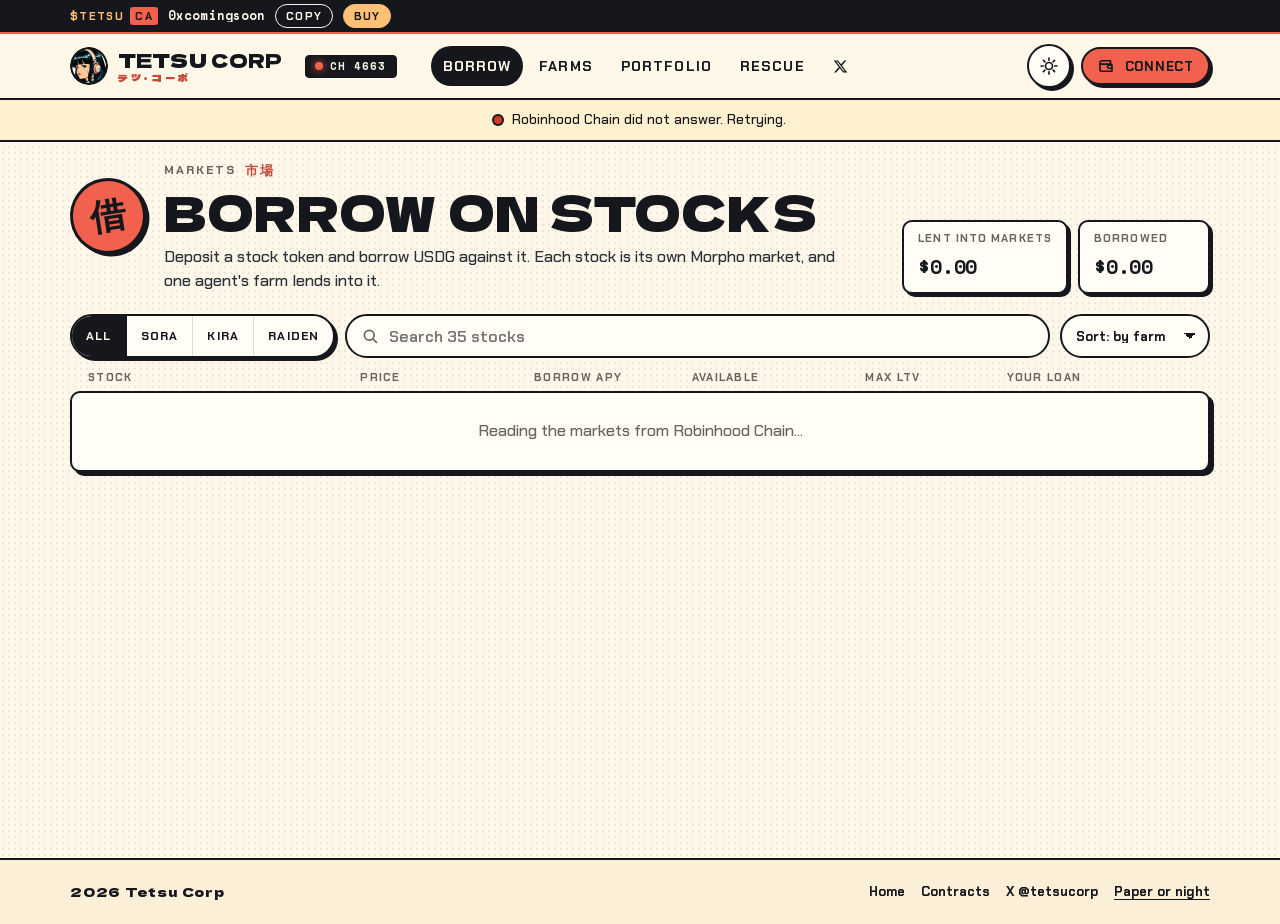
==== app.html @ d9bf8348 "sdfsdf" ====
<!doctype html>
<html lang="en" data-theme="paper">
<head>
<meta charset="utf-8">
<meta name="viewport" content="width=device-width, initial-scale=1, viewport-fit=cover">
<title>App | Tetsu Corp</title>
<meta name="description" content="Borrow USDG against Robinhood stock tokens, lend USDG through agent farms, and close unhealthy loans. On Robinhood Chain.">
<meta name="theme-color" content="#fff8ea" media="(prefers-color-scheme: light)">
<meta name="theme-color" content="#141821" media="(prefers-color-scheme: dark)">
<link rel="canonical" href="https://tetsucorp.si/app">
<meta property="og:type" content="website">
<meta property="og:site_name" content="Tetsu Corp">
<meta property="og:title" content="Tetsu Corp app: borrow on stocks, farm with agents">
<meta property="og:description" content="Borrow USDG against 35 Robinhood stock tokens, or lend USDG to a farm an on-chain agent runs. Connect a wallet on Robinhood Chain.">
<meta property="og:url" content="https://tetsucorp.si/app">
<meta property="og:image" content="https://tetsucorp.si/og-app.jpg">
<meta property="og:image:type" content="image/jpeg">
<meta property="og:image:width" content="1200">
<meta property="og:image:height" content="630">
<meta property="og:image:alt" content="The three Tetsu Corp agents on a night stage: SORA-01, KIRA-02 and RAIDEN-03. Borrow on 35 stock tokens, farm with three agents.">
<meta name="twitter:card" content="summary_large_image">
<meta name="twitter:site" content="@tetsucorp">
<meta name="twitter:title" content="Tetsu Corp app: borrow on stocks, farm with agents">
<meta name="twitter:description" content="Borrow USDG against 35 Robinhood stock tokens, or lend USDG to a farm an on-chain agent runs. Connect a wallet on Robinhood Chain.">
<meta name="twitter:image" content="https://tetsucorp.si/og-app.jpg">
<meta name="twitter:image:alt" content="The three Tetsu Corp agents on a night stage: SORA-01, KIRA-02 and RAIDEN-03. Borrow on 35 stock tokens, farm with three agents.">
<link rel="icon" href="/favicon.ico" sizes="any">
<link rel="icon" href="/favicon-32.png" type="image/png" sizes="32x32">
<link rel="apple-touch-icon" href="/apple-touch-icon.png">
<link rel="manifest" href="/site.webmanifest">
<link rel="preload" href="/fonts/DelaGothicOne-latin.woff2" as="font" type="font/woff2" crossorigin>
<link rel="preload" href="/fonts/ChakraPetch-500.woff2" as="font" type="font/woff2" crossorigin>
<link rel="stylesheet" href="/fonts/fonts.css">
<link rel="stylesheet" href="/css/site.css">
<link rel="stylesheet" href="/css/app.css">
<script src="/js/theme.js"></script>
<script src="/vendor/ethers-6.13.4.umd.min.js" defer></script>
<script type="module" src="/js/app/main.js"></script>
</head>
<body class="app">
<a class="skip" href="#view">Skip to content</a>

<header class="nav">
  <div class="ca-bar">
    <div class="wrap ca-in">
      <span class="ca-tag">$TETSU <b>CA</b></span>
      <button class="ca-addr" type="button" data-copy-ca translate="no" aria-label="Copy the $TETSU contract address 0xcomingsoon">0xcomingsoon</button>
      <button class="ca-btn" type="button" data-copy-ca>Copy</button>
      <a class="ca-btn ca-buy" href="https://ponsfamily.com/launchpad/0xcomingsoon" rel="noopener" target="_blank">Buy</a>
    </div>
  </div>
  <div class="wrap nav-in">
    <a class="brand" href="/" aria-label="Tetsu Corp home">
      <img src="/img/brand/logo-64.png" width="38" height="38" alt="">
      <span class="brand-txt"><span class="brand-word">TETSU CORP</span><span class="brand-kana">テツ・コーポ</span></span>
    </a>
    <span class="ch-chip" aria-hidden="true"><span class="rec"></span>CH 4663</span>
    <nav class="nav-links" aria-label="App">
      <a href="#/markets" data-tab-link="markets">Borrow</a>
      <a href="#/farms" data-tab-link="farms">Farms</a>
      <a href="#/portfolio" data-tab-link="portfolio">Portfolio</a>
      <a href="#/liquidate" data-tab-link="liquidate">Rescue</a>
      <a class="x-link" href="https://x.com/tetsucorp" rel="noopener" target="_blank"><svg viewBox="0 0 24 24" aria-hidden="true"><path fill="currentColor" d="M18.244 2.25h3.308l-7.227 8.26 8.502 11.24H16.17l-5.214-6.817L4.99 21.75H1.68l7.73-8.835L1.254 2.25H8.08l4.713 6.231zm-1.161 17.52h1.833L7.084 4.126H5.117z"/></svg><span class="sr">Tetsu Corp on X</span></a>
    </nav>
    <div class="nav-act">
      <button class="icon-btn theme-btn" type="button" data-theme-toggle aria-label="Switch between paper and night city">
        <svg class="sun" viewBox="0 0 24 24" aria-hidden="true"><circle cx="12" cy="12" r="4.2" fill="none" stroke="currentColor" stroke-width="2"/><path d="M12 2.5v2.6M12 18.9v2.6M2.5 12h2.6M18.9 12h2.6M5.3 5.3l1.8 1.8M16.9 16.9l1.8 1.8M5.3 18.7l1.8-1.8M16.9 7.1l1.8-1.8" stroke="currentColor" stroke-width="2" stroke-linecap="round"/></svg>
        <svg class="moon" viewBox="0 0 24 24" aria-hidden="true"><path d="M20 14.6A8.2 8.2 0 0 1 9.4 4a8.2 8.2 0 1 0 10.6 10.6z" fill="none" stroke="currentColor" stroke-width="2" stroke-linejoin="round"/></svg>
      </button>
      <div class="wallet-slot" data-wallet><button class="btn coral small" type="button" data-connect><span>Connect</span></button></div>
    </div>
  </div>
</header>
<div class="banner" data-banner hidden></div>

<main id="view" class="wrap app-main" tabindex="-1">
  <div class="empty panel boot">Loading the cockpit...</div>
</main>

<footer class="app-foot">
  <div class="wrap">
    <span class="app-foot-b">2026 Tetsu Corp</span>
    <span class="app-foot-l"><a href="/">Home</a><a href="/contracts.json">Contracts</a><a href="https://x.com/tetsucorp" rel="noopener" target="_blank">X @tetsucorp</a><button class="theme-link" type="button" data-theme-toggle>Paper or night</button></span>
  </div>
</footer>

<nav class="tabbar" aria-label="App sections">
  <a href="#/markets" data-tab-link="markets"><svg viewBox="0 0 24 24" aria-hidden="true"><path d="M4 19V9M10 19V5M16 19v-7M22 19H2" fill="none" stroke="currentColor" stroke-width="2.2" stroke-linecap="round"/></svg><span>Borrow</span></a>
  <a href="#/farms" data-tab-link="farms"><svg viewBox="0 0 24 24" aria-hidden="true"><circle cx="12" cy="12" r="3.2" fill="none" stroke="currentColor" stroke-width="2.2"/><path d="M12 2.8v3M12 18.2v3M2.8 12h3M18.2 12h3M5.5 5.5l2.1 2.1M16.4 16.4l2.1 2.1M5.5 18.5l2.1-2.1M16.4 7.6l2.1-2.1" fill="none" stroke="currentColor" stroke-width="2.2" stroke-linecap="round"/></svg><span>Farms</span></a>
  <a href="#/portfolio" data-tab-link="portfolio"><svg viewBox="0 0 24 24" aria-hidden="true"><circle cx="12" cy="8.5" r="3.8" fill="none" stroke="currentColor" stroke-width="2.2"/><path d="M4.5 20a7.5 7.5 0 0 1 15 0" fill="none" stroke="currentColor" stroke-width="2.2" stroke-linecap="round"/></svg><span>Portfolio</span></a>
  <a href="#/liquidate" data-tab-link="liquidate"><svg viewBox="0 0 24 24" aria-hidden="true"><path d="M12 3l8 3v6c0 4.6-3.4 8.2-8 9-4.6-.8-8-4.4-8-9V6z" fill="none" stroke="currentColor" stroke-width="2.2" stroke-linejoin="round"/><path d="M12 8v5M12 16.2v.1" stroke="currentColor" stroke-width="2.2" stroke-linecap="round"/></svg><span>Rescue</span></a>
</nav>
<div class="toast-host" data-toasts aria-live="polite"></div>
</body>
</html>
---- fonts/fonts.css ----
/* generated by tools/fonts.mjs */
@font-face{font-family:'Chakra Petch';font-style:normal;font-weight:400;font-display:swap;src:url(/fonts/ChakraPetch-400.woff2) format('woff2')}
@font-face{font-family:'Chakra Petch';font-style:normal;font-weight:500;font-display:swap;src:url(/fonts/ChakraPetch-500.woff2) format('woff2')}
@font-face{font-family:'Chakra Petch';font-style:normal;font-weight:600;font-display:swap;src:url(/fonts/ChakraPetch-600.woff2) format('woff2')}
@font-face{font-family:'Chakra Petch';font-style:normal;font-weight:700;font-display:swap;src:url(/fonts/ChakraPetch-700.woff2) format('woff2')}
@font-face{font-family:'Chakra Petch';font-style:italic;font-weight:600;font-display:swap;src:url(/fonts/ChakraPetch-600i.woff2) format('woff2')}
@font-face{font-family:'Space Mono';font-style:normal;font-weight:400;font-display:swap;src:url(/fonts/SpaceMono-400.woff2) format('woff2')}
@font-face{font-family:'Space Mono';font-style:normal;font-weight:700;font-display:swap;src:url(/fonts/SpaceMono-700.woff2) format('woff2')}
@font-face{font-family:'Dela Gothic One';font-style:normal;font-weight:400;font-display:swap;src:url(/fonts/DelaGothicOne-latin.woff2) format('woff2')}
@font-face{font-family:'Dela Gothic One';font-style:normal;font-weight:400;font-display:swap;src:url(/fonts/DelaGothicOne-jp.woff2?v=dc17be7c0e) format('woff2');unicode-range:U+3000-30FF,U+3400-4DBF,U+4E00-9FFF,U+FF00-FFEF}
---- css/site.css ----
/*
 * Tetsu Corp: the shared look (every page).
 * Cream paper, ink outlines, the coral and cream stripes of Tetsu's headphones, the sunset over the city.
 * Night city is the dark theme: html[data-theme="night"], set by js/theme.js from the visitor's choice or their system.
 */

:root {
  --paper: #fff8ea;
  --paper-2: #fbefd8;
  --paper-3: #f3e2c4;
  --card: #fffdf6;
  --ink: #15171c;
  --ink-2: #2b2f39;
  --muted: #6a625c;
  --line: #15171c;
  --line-soft: rgba(21, 23, 28, 0.14);
  --shadow: #15171c;
  --coral: #f2614d;
  --coral-deep: #c8483a;
  --coral-soft: #fdd9cf;
  --sun: #fec074;
  --sun-soft: #fff0cf;
  --peach: #fdc497;
  --lav: #be92ad;
  --violet: #534570;
  --navy: #1c2533;
  --night: #141821;
  --teal: #2f8f83;
  --teal-soft: #d5eee9;
  --danger: #d23a2c;
  --warn: #c98a12;
  --ok: #2f8f83;
  --on-coral: #15171c;
  --on-ink: #fff8ea;
  --dot: rgba(21, 23, 28, 0.07);
  --sunset: linear-gradient(180deg, #be92ad 0%, #f99f7f 42%, #fec074 74%, #fcebb4 100%);
  --sunset-x: linear-gradient(90deg, #534570 0%, #be92ad 28%, #f99f7f 58%, #fec074 86%, #fcebb4 100%);
  --radius: 10px;
  --radius-s: 6px;
  --cel: 4px 4px 0 var(--shadow);
  --cel-s: 3px 3px 0 var(--shadow);
  --wrap: 1180px;
  --gutter: 20px;
  --nav-h: 64px;
  --ca-h: 34px; /* the $TETSU contract address bar on top of the header */
  --head-h: calc(var(--nav-h) + var(--ca-h));
  --font-ui: 'Chakra Petch', 'Avenir Next', 'Segoe UI', system-ui, sans-serif;
  --font-display: 'Dela Gothic One', 'Arial Black', 'Hiragino Kaku Gothic StdN', sans-serif;
  --font-num: 'Space Mono', ui-monospace, 'SF Mono', Menlo, monospace;
  --font-jp: 'Hiragino Kaku Gothic ProN', 'Hiragino Sans', 'Noto Sans JP', 'Noto Sans CJK JP', 'Yu Gothic', 'Meiryo', sans-serif;
  color-scheme: light;
}

html[data-theme='night'] {
  --paper: #141821;
  --paper-2: #1a2030;
  --paper-3: #232b3d;
  --card: #1c2433;
  --ink: #f6ecdc;
  --ink-2: #d9cdbb;
  --muted: #a99d93;
  --line: #070a0f;
  --line-soft: rgba(246, 236, 220, 0.14);
  --shadow: #05070b;
  --coral-soft: #4a2a2a;
  --sun-soft: #3a3020;
  --teal-soft: #173634;
  --on-coral: #15171c;
  --on-ink: #15171c;
  --dot: rgba(246, 236, 220, 0.05);
  --ok: #4fc0b0;
  --teal: #4fc0b0;
  --danger: #ff6a5a;
  --warn: #f0b23c;
  color-scheme: dark;
}

/* ------------------------------------------------------------------------------------------------ base */

*, *::before, *::after { box-sizing: border-box; }
html { -webkit-text-size-adjust: 100%; text-size-adjust: 100%; scroll-padding-top: calc(var(--head-h) + 12px); }
body {
  margin: 0;
  min-height: 100vh;
  background-color: var(--paper);
  background-image: radial-gradient(var(--dot) 1px, transparent 1.2px);
  background-size: 6px 6px;
  color: var(--ink);
  font: 500 16px/1.55 var(--font-ui);
  overflow-x: hidden;
}
img, svg, video { display: block; max-width: 100%; }
img { height: auto; }
a { color: inherit; text-decoration-thickness: 2px; text-underline-offset: 3px; }
a:hover { color: var(--coral-deep); }
html[data-theme='night'] a:hover { color: var(--coral); }
button, input, select, textarea { font: inherit; color: inherit; }
button { cursor: pointer; }
::selection { background: var(--coral); color: #15171c; }
:focus-visible { outline: 3px solid var(--coral); outline-offset: 2px; border-radius: 4px; }
h1, h2, h3, h4 { margin: 0; line-height: 1.08; }
p { margin: 0; }
.sr { position: absolute !important; width: 1px; height: 1px; padding: 0; margin: -1px; overflow: hidden; clip: rect(0 0 0 0); white-space: nowrap; border: 0; }
.num { font-family: var(--font-num); font-variant-numeric: tabular-nums; letter-spacing: -0.01em; }
.muted { color: var(--muted); }
.wrap { width: 100%; max-width: var(--wrap); margin: 0 auto; padding: 0 var(--gutter); }
.skip { position: absolute; left: 12px; top: -60px; z-index: 100; background: var(--ink); color: var(--on-ink); padding: 10px 14px; border-radius: 8px; }
.skip:focus { top: 12px; }

/* ------------------------------------------------------------------------------------------------ type */

.display { font-family: var(--font-display); font-weight: 400; letter-spacing: 0.005em; text-transform: uppercase; }
.kana { font-family: var(--font-jp); font-weight: 700; letter-spacing: 0.08em; }
.eyebrow {
  display: inline-flex; align-items: center; gap: 10px;
  font: 700 12px/1 var(--font-ui); letter-spacing: 0.16em; text-transform: uppercase; color: var(--muted);
}
.eyebrow .kana { color: var(--coral-deep); font-size: 13px; letter-spacing: 0.1em; }
html[data-theme='night'] .eyebrow .kana { color: var(--coral); }
.ep {
  display: inline-flex; align-items: center; gap: 0;
  border: 2px solid var(--line); border-radius: 999px; overflow: hidden; background: var(--card);
  font: 700 12px/1 var(--font-ui); letter-spacing: 0.14em; text-transform: uppercase; box-shadow: var(--cel-s);
}
.ep b { background: var(--ink); color: var(--paper); padding: 7px 10px; font-weight: 700; }
.ep span { padding: 7px 12px; }
.ep .kana { padding: 7px 12px 7px 0; color: var(--coral-deep); font-size: 12px; }
html[data-theme='night'] .ep .kana { color: var(--coral); }
.h-sec { font-family: var(--font-display); font-weight: 400; font-size: clamp(30px, 5vw, 54px); line-height: 1.02; text-transform: uppercase; letter-spacing: 0.005em; }
.h-sec em { font-style: normal; color: var(--coral); -webkit-text-stroke: 0; }
.lede { font-size: clamp(17px, 2.1vw, 20px); line-height: 1.5; color: var(--ink-2); max-width: 62ch; }

/* the headphone band: cream, coral, cream inside an ink outline */
.band { height: 14px; border-block: 2px solid var(--line); background: linear-gradient(180deg, var(--paper-2) 0 3px, var(--coral) 3px 9px, var(--paper-2) 9px); }
.band.thin { height: 10px; background: linear-gradient(180deg, var(--paper-2) 0 2px, var(--coral) 2px 6px, var(--paper-2) 6px); }

/* ------------------------------------------------------------------------------------------------ buttons and chips */

.btn {
  --b-bg: var(--card); --b-fg: var(--ink);
  display: inline-flex; align-items: center; justify-content: center; gap: 10px;
  min-height: 48px; padding: 0 20px;
  background: var(--b-bg); color: var(--b-fg);
  border: 2px solid var(--line); border-radius: 999px;
  font: 700 15px/1 var(--font-ui); letter-spacing: 0.06em; text-transform: uppercase; text-decoration: none; white-space: nowrap;
  box-shadow: var(--cel-s);
  transition: transform 0.08s ease, box-shadow 0.08s ease, background-color 0.15s ease;
  -webkit-tap-highlight-color: transparent; user-select: none;
}
.btn:hover { color: var(--b-fg); transform: translate(-1px, -1px); box-shadow: 4px 4px 0 var(--shadow); }
.btn:active { transform: translate(2px, 2px); box-shadow: 1px 1px 0 var(--shadow); }
.btn[disabled], .btn[aria-disabled='true'] { cursor: not-allowed; opacity: 0.55; transform: none; box-shadow: var(--cel-s); }
.btn.coral { --b-bg: var(--coral); --b-fg: var(--on-coral); }
.btn.ink { --b-bg: var(--ink); --b-fg: var(--paper); }
html[data-theme='night'] .btn.ink { --b-bg: var(--paper-3); --b-fg: var(--ink); }
.btn.ghost { --b-bg: transparent; box-shadow: none; }
.btn.ghost:hover { box-shadow: none; background: var(--paper-2); }
.btn.small { min-height: 38px; padding: 0 14px; font-size: 13px; }
.btn.block { width: 100%; }
.btn svg { width: 18px; height: 18px; flex: none; }

.chip {
  display: inline-flex; align-items: center; gap: 6px;
  min-height: 26px; padding: 0 10px; border: 1.5px solid var(--line); border-radius: 999px; background: var(--card);
  font: 700 11px/1 var(--font-ui); letter-spacing: 0.1em; text-transform: uppercase; white-space: nowrap;
}
.chip.coral { background: var(--coral); color: var(--on-coral); }
.chip.ink { background: var(--ink); color: var(--paper); }
.chip.sun { background: var(--sun); color: #15171c; }
.chip.teal { background: var(--teal-soft); color: var(--ink); }
.chip.warn { background: var(--sun-soft); }
.chip.danger { background: var(--danger); color: #fff8ea; border-color: var(--line); }
.dot { width: 8px; height: 8px; border-radius: 50%; background: var(--ok); box-shadow: 0 0 0 2px var(--line); flex: none; }
.dot.live { animation: pulse 1.6s ease-in-out infinite; }
.dot.off { background: var(--muted); }
.dot.warn { background: var(--warn); }
.dot.danger { background: var(--danger); }
@keyframes pulse { 50% { opacity: 0.35; } }

/* ------------------------------------------------------------------------------------------------ panels */

.panel {
  position: relative; background: var(--card); border: 2px solid var(--line); border-radius: var(--radius);
  box-shadow: var(--cel);
}
.panel.pad { padding: 22px; }
.panel.night { background: var(--navy); color: #f6ecdc; border-color: #070a0f; }
.panel.night .muted { color: #a99d93; }
.panel.sunset { background: var(--sunset); color: #15171c; }
.panel-head { display: flex; align-items: center; justify-content: space-between; gap: 12px; padding: 14px 18px; border-bottom: 2px solid var(--line); }
.panel-head h3 { font: 700 15px/1.2 var(--font-ui); letter-spacing: 0.08em; text-transform: uppercase; }

.logo-tile { width: 40px; height: 40px; border-radius: 10px; flex: none; border: 1.5px solid var(--line); background: #fff; object-fit: cover; }
.logo-tile.s { width: 30px; height: 30px; border-radius: 8px; }
.logo-tile.l { width: 56px; height: 56px; border-radius: 14px; }

/* ------------------------------------------------------------------------------------------------ nav */

.nav {
  position: sticky; top: 0; z-index: 40;
  background: color-mix(in srgb, var(--paper) 92%, transparent);
  -webkit-backdrop-filter: saturate(1.3) blur(10px); backdrop-filter: saturate(1.3) blur(10px);
  border-bottom: 2px solid var(--line);
}
.nav-in { display: flex; align-items: center; gap: 16px; height: var(--nav-h); }
.brand { display: inline-flex; align-items: center; gap: 10px; text-decoration: none; color: var(--ink); min-width: 0; }
.brand:hover { color: var(--ink); }
.brand img { width: 38px; height: 38px; border-radius: 50%; flex: none; }
.brand-txt { display: flex; flex-direction: column; line-height: 1; min-width: 0; }
.brand-word { font: 400 19px/1 var(--font-display); letter-spacing: 0.02em; white-space: nowrap; }
.brand-kana { font: 400 10px/1 var(--font-display); letter-spacing: 0.32em; color: var(--coral-deep); margin-top: 4px; white-space: nowrap; }
html[data-theme='night'] .brand-kana { color: var(--coral); }
.nav-links { display: flex; align-items: center; gap: 4px; margin-left: 18px; }
.nav-links a {
  display: inline-flex; align-items: center; min-height: 40px; padding: 0 12px; border-radius: 999px;
  font: 700 14px/1 var(--font-ui); letter-spacing: 0.08em; text-transform: uppercase; text-decoration: none;
}
.nav-links a:hover { background: var(--paper-2); color: var(--ink); }
.nav-links a[aria-current='page'] { background: var(--ink); color: var(--paper); }
.nav-links .x-link svg { width: 15px; height: 15px; flex: none; min-width: 15px; }
.nav-act { margin-left: auto; display: flex; align-items: center; gap: 10px; }
.icon-btn {
  display: inline-grid; place-items: center; width: 44px; height: 44px; flex: none;
  border: 2px solid var(--line); border-radius: 50%; background: var(--card); box-shadow: var(--cel-s);
  -webkit-tap-highlight-color: transparent;
}
.icon-btn:active { transform: translate(2px, 2px); box-shadow: 1px 1px 0 var(--shadow); }
.icon-btn svg { width: 20px; height: 20px; }
.theme-btn .moon { display: none; }
html[data-theme='night'] .theme-btn .sun { display: none; }
html[data-theme='night'] .theme-btn .moon { display: block; }
.menu-btn { display: none; }

.sheet-menu {
  position: fixed; inset: var(--head-h) 0 auto 0; z-index: 39; display: none;
  background: var(--paper); border-bottom: 2px solid var(--line); padding: 14px var(--gutter) 20px;
  box-shadow: 0 12px 0 rgba(21, 23, 28, 0.08);
}
.sheet-menu.open { display: block; }
.sheet-menu a {
  display: flex; align-items: center; justify-content: space-between; min-height: 54px; padding: 0 6px;
  border-bottom: 1.5px dashed var(--line-soft); text-decoration: none;
  font: 400 20px/1 var(--font-display); text-transform: uppercase;
}
.sheet-menu a .kana { font-size: 12px; color: var(--coral-deep); }
.sheet-menu .btn { margin-top: 16px; }

@media (max-width: 860px) {
  .nav-links { display: none; }
  .menu-btn { display: inline-grid; }
  /* a phone keeps the way in: a compact app button, and the theme switch moves into the menu */
  .nav-act .btn.launch { min-height: 40px; padding: 0 14px; font-size: 12px; box-shadow: none; }
  .nav-act:has(.menu-btn) .theme-btn { display: none; }
}
@media (max-width: 379px) { .nav-act .btn.launch { display: none; } }
@media (max-width: 420px) { .nav-in:has(.nav-act .launch) .brand-word { font-size: 16px; } .nav-act:has(.launch) { gap: 8px; } }
.menu-theme { display: flex; width: 100%; align-items: center; justify-content: space-between; min-height: 54px; padding: 0 6px; border: 0; border-bottom: 1.5px dashed var(--line-soft); background: none; color: var(--ink); font: 400 20px/1 var(--font-display); text-transform: uppercase; }
.menu-theme .kana { font-size: 12px; color: #b03a2e; }
html[data-theme='night'] .sheet-menu .kana, html[data-theme='night'] .menu-theme .kana { color: var(--coral); }
@media (max-width: 380px) {
  .brand-kana { display: none; }
  .brand-word { font-size: 17px; }
}

/* ------------------------------------------------------------------------------------------------ footer */

.foot { margin-top: 80px; background: var(--ink); color: var(--paper); }
html[data-theme='night'] .foot { background: #0b0e14; color: #f6ecdc; }
.foot-in { display: grid; grid-template-columns: 1.4fr 1fr 1fr; gap: 28px; padding: 40px var(--gutter) 28px; }
.foot .brand { color: inherit; }
.foot .brand-kana { color: var(--coral); }
.foot p { color: #cfc4b3; font-size: 14px; margin-top: 14px; max-width: 38ch; }
.foot h4 { font: 700 12px/1 var(--font-ui); letter-spacing: 0.16em; text-transform: uppercase; color: var(--sun); margin-bottom: 12px; }
.foot ul { list-style: none; margin: 0; padding: 0; display: grid; gap: 4px; }
.foot ul a { display: inline-flex; align-items: center; min-height: 34px; text-decoration: none; color: #f6ecdc; font-weight: 600; }
.foot ul a:hover { color: var(--coral); }
@media (max-width: 860px) { .foot ul a { min-height: 44px; } }
.foot-base { border-top: 1px solid rgba(246, 236, 220, 0.16); }
.foot-base .wrap { display: flex; flex-wrap: wrap; gap: 10px 20px; justify-content: space-between; align-items: center; padding-block: 16px; font-size: 13px; color: #cfc4b3; }
.foot-base b { font: 400 13px/1 var(--font-display); letter-spacing: 0.06em; color: #f6ecdc; }
@media (max-width: 760px) {
  .foot-in { grid-template-columns: 1fr 1fr; }
  .foot-in > :first-child { grid-column: 1 / -1; }
}

/* ------------------------------------------------------------------------------------------------ misc */

.toast-host { position: fixed; z-index: 90; left: 50%; bottom: calc(18px + env(safe-area-inset-bottom)); transform: translateX(-50%); display: grid; gap: 10px; width: min(460px, calc(100% - 24px)); pointer-events: none; }
.toast {
  cursor: pointer; pointer-events: auto; display: flex; align-items: flex-start; gap: 12px; padding: 12px 14px;
  background: var(--ink); color: var(--paper); border: 2px solid var(--line); border-radius: 12px; box-shadow: var(--cel);
  font-weight: 600; font-size: 14px; animation: toast-in 0.18s ease-out;
}
html[data-theme='night'] .toast { background: var(--paper-3); color: var(--ink); }
.toast .dot { margin-top: 6px; }
.toast a { color: var(--sun); }
@keyframes toast-in { from { transform: translateY(8px); opacity: 0; } }
@keyframes toast-drop { from { transform: translateY(-8px); opacity: 0; } }

@media (prefers-reduced-motion: reduce) {
  *, *::before, *::after { animation-duration: 0.001ms !important; animation-iteration-count: 1 !important; transition-duration: 0.001ms !important; scroll-behavior: auto !important; }
}

/* ------------------------------------------------------------------------------------------------ the $TETSU CA bar */

.ca-bar { height: var(--ca-h); background: var(--ink); color: var(--paper); border-bottom: 2px solid var(--coral); }
html[data-theme='night'] .ca-bar { background: #07080b; color: #f6ecdc; }
.ca-in { display: flex; align-items: center; gap: 10px; height: 100%; min-width: 0; }
.ca-tag { flex: none; font: 700 11px/1 var(--font-ui); letter-spacing: 0.12em; text-transform: uppercase; color: var(--sun); }
.ca-tag b { padding: 2px 5px; margin-left: 2px; background: var(--coral); color: #15171c; border-radius: 3px; }
.ca-addr { min-width: 0; padding: 0; border: 0; background: none; color: inherit; cursor: copy; overflow: hidden; text-overflow: ellipsis; white-space: nowrap; font: 700 12.5px/1 var(--font-num); letter-spacing: 0.01em; }
.ca-addr:hover { color: var(--sun); }
.ca-btn { flex: none; display: inline-flex; align-items: center; min-height: 24px; padding: 0 10px; border: 1.5px solid currentColor; border-radius: 999px; background: none; color: inherit; font: 700 11px/1 var(--font-ui); letter-spacing: 0.1em; text-transform: uppercase; text-decoration: none; cursor: pointer; position: relative; }
.ca-btn::after { content: ''; position: absolute; inset: -6px -3px; } /* a finger-sized target in a slim bar */
.ca-btn:hover { background: var(--coral); color: #15171c; border-color: var(--coral); }
.ca-buy { background: var(--sun); color: #15171c; border-color: var(--sun); }
@media (max-width: 520px) { .ca-tag { font-size: 10px; } .ca-addr { font-size: 10.5px; letter-spacing: 0; } .ca-in { gap: 8px; } }
@media (max-width: 480px) {
  /* a phone shows the whole address: tapping it copies, so the Copy and Buy buttons step aside */
  .ca-in .ca-btn { display: none; }
  .ca-tag { font-size: 0; } .ca-tag b { font-size: 10px; margin: 0; }
  .ca-addr { font-size: 11px; letter-spacing: -0.01em; }
}
@media (max-width: 370px) { .ca-addr { font-size: 10px; letter-spacing: -0.02em; } }
---- css/app.css ----
/* Tetsu Corp app (app.html). Tokens and shared components live in site.css. */

body.app { padding-bottom: 0; }
.app-main { padding-top: 22px; padding-bottom: 40px; min-height: calc(100vh - var(--nav-h) - 120px); outline: none; }
.banner {
  display: flex; align-items: center; justify-content: center; gap: 10px; padding: 9px var(--gutter);
  background: var(--sun-soft); border-bottom: 2px solid var(--line); font-size: 14px; text-align: center;
}
.banner[hidden] { display: none; }
.wallet-slot { display: flex; }
.acct { gap: 8px; }
.acct .num { font-size: 13px; letter-spacing: 0; text-transform: none; }
.acct .addr-s { display: none; }
@media (max-width: 440px) { .acct .addr-l { display: none; } .acct .addr-s { display: inline; } .acct { padding: 0 12px; } }

/* ------------------------------------------------------------------------------------------------ view heads */

.vhead { display: flex; align-items: flex-end; justify-content: space-between; gap: 18px 28px; flex-wrap: wrap; margin-bottom: 20px; }
.vhead-txt { display: grid; gap: 10px; max-width: 68ch; }
.vtitle { font-size: clamp(30px, 4.6vw, 48px); line-height: 1; }
.vsub { color: var(--ink-2); }
.vstats { display: flex; gap: 10px; flex-wrap: wrap; }
.vstat { min-width: 132px; padding: 10px 14px; background: var(--card); border: 2px solid var(--line); border-radius: var(--radius); box-shadow: var(--cel-s); }
.vstat p:first-child { font: 700 11px/1.2 var(--font-ui); letter-spacing: 0.1em; text-transform: uppercase; color: var(--muted); }
.vstat p.num { margin-top: 6px; font-size: 20px; font-weight: 700; }
.back { display: inline-flex; align-items: center; gap: 6px; min-height: 40px; margin-bottom: 8px; text-decoration: none; font-weight: 700; text-transform: uppercase; letter-spacing: 0.08em; font-size: 13px; }
.back svg { width: 18px; height: 18px; }
.empty { padding: 26px; text-align: center; color: var(--muted); }
.empty-in { padding: 8px 0; color: var(--muted); }
.boot { margin-top: 40px; }

/* ------------------------------------------------------------------------------------------------ toolbar */

.toolbar { display: flex; flex-wrap: wrap; gap: 10px; align-items: center; margin-bottom: 14px; }
.seg { display: inline-flex; border: 2px solid var(--line); border-radius: 999px; overflow: hidden; background: var(--card); box-shadow: var(--cel-s); }
.seg button { min-height: 40px; padding: 0 14px; border: 0; background: transparent; font: 700 12px/1 var(--font-ui); letter-spacing: 0.1em; text-transform: uppercase; border-right: 1.5px solid var(--line-soft); }
.seg button:last-child { border-right: 0; }
.seg button[aria-pressed='true'] { background: var(--ink); color: var(--paper); }
.search { flex: 1 1 200px; display: flex; align-items: center; gap: 8px; min-height: 44px; padding: 0 14px; border: 2px solid var(--line); border-radius: 999px; background: var(--card); }
.search svg { width: 18px; height: 18px; color: var(--muted); flex: none; }
.search input { flex: 1; min-width: 0; border: 0; outline: 0; background: transparent; font: 600 16px/1 var(--font-ui); }
.sort select { min-height: 44px; padding: 0 36px 0 14px; border: 2px solid var(--line); border-radius: 999px; background: var(--card); font: 700 13px/1 var(--font-ui); appearance: none;
  background-image: linear-gradient(45deg, transparent 50%, var(--ink) 50%), linear-gradient(135deg, var(--ink) 50%, transparent 50%); background-position: calc(100% - 18px) 50%, calc(100% - 12px) 50%; background-size: 6px 6px; background-repeat: no-repeat; }

/* ------------------------------------------------------------------------------------------------ market list */

.mhead, .mrow { display: grid; grid-template-columns: minmax(180px, 1.6fr) 1fr 0.9fr 1fr 0.8fr 0.9fr 28px; align-items: center; gap: 10px; }
.mhead { padding: 0 18px 8px; font: 700 11px/1 var(--font-ui); letter-spacing: 0.12em; text-transform: uppercase; color: var(--muted); }
.mlist { display: grid; gap: 8px; }
.mrow {
  padding: 12px 18px; background: var(--card); border: 2px solid var(--line); border-radius: var(--radius); box-shadow: var(--cel-s);
  text-decoration: none; color: var(--ink); transition: transform 0.08s ease, box-shadow 0.08s ease;
}
.mrow:hover { color: var(--ink); transform: translate(-1px, -1px); box-shadow: var(--cel); }
.mrow-id { display: flex; align-items: center; gap: 12px; min-width: 0; }
.mrow-id > span { display: grid; min-width: 0; }
.mrow-id b { font: 400 17px/1.1 var(--font-display); letter-spacing: 0.03em; }
.mrow-id small { color: var(--muted); font-size: 13px; white-space: nowrap; overflow: hidden; text-overflow: ellipsis; }
.mrow-c { font-weight: 700; font-size: 15px; white-space: nowrap; }
.mrow-go svg { width: 20px; height: 20px; color: var(--muted); }
.mrow-meta { display: contents; } /* its cells are columns of the row on wider screens; a phone gives them their own line */
@media (max-width: 860px) {
  .mhead { display: none; }
  .mrow { grid-template-columns: 1fr 1fr; gap: 10px 14px; padding: 14px; position: relative; }
  .mrow-id { grid-column: 1 / -1; padding-right: 30px; }
  .mrow-c::before { content: attr(data-k); display: block; font: 700 10px/1.2 var(--font-ui); letter-spacing: 0.12em; text-transform: uppercase; color: var(--muted); margin-bottom: 4px; }
  .mrow-go { position: absolute; right: 12px; top: 18px; }
  .mrow-c.none { display: none; }
}

/* ------------------------------------------------------------------------------------------------ stock page */

.logo-tile.xl { width: 64px; height: 64px; border-radius: 16px; border-width: 2px; box-shadow: var(--cel-s); }
.shead { display: grid; grid-template-columns: auto 1fr; grid-template-areas: 'id px' 'cap cap' 'chips chips'; gap: 14px 20px; align-items: center; margin: 4px 0 20px; }
.shead-id { grid-area: id; display: flex; align-items: center; gap: 14px; min-width: 0; }
.shead-id h1 { font-size: clamp(34px, 5vw, 52px); line-height: 1; }
.shead-id p { color: var(--muted); font-weight: 600; }
.shead-px { grid-area: px; justify-self: end; text-align: right; }
.shead-px .num { font-size: clamp(26px, 3.6vw, 38px); font-weight: 700; line-height: 1; }
.shead-px .muted { font-size: 13px; margin-top: 6px; }
.shead-chips { grid-area: chips; display: flex; flex-wrap: wrap; gap: 8px; }
.shead-chips a.chip { position: relative; text-decoration: none; }
.shead-chips a.chip::after { content: ''; position: absolute; inset: -8px -2px; } /* a finger-sized target around the chip */
.shead-chips img { width: 18px; height: 18px; border-radius: 50%; }
.shead-cap { grid-area: cap; margin: 0; font-size: 15px; color: var(--ink-2); }
.shead-cap b { font-size: 20px; color: var(--coral-deep); }
html[data-theme='night'] .shead-cap b { color: var(--coral); }
[data-live='pos']:empty { display: none; }
.more { margin-top: 12px; border-top: 1.5px dashed var(--line-soft); }
.more summary { display: flex; align-items: center; min-height: 44px; font: 700 12px/1 var(--font-ui); letter-spacing: 0.14em; text-transform: uppercase; color: var(--muted); cursor: pointer; }
@media (max-width: 560px) {
  /* the stock head: who and the price on one line, then what it borrows, then the chips */
  .shead { grid-template-columns: minmax(0, 1fr) auto; gap: 8px 12px; margin: 0 0 14px; }
  .shead-id { gap: 10px; }
  .shead-id .logo-tile.xl { width: 44px; height: 44px; }
  .shead-id h1 { font-size: 28px; }
  .shead-id p { font-size: 13px; }
  .shead-px .num { font-size: 22px; }
  .shead-px .muted { font-size: 12px; margin-top: 4px; }
  .shead-cap { font-size: 14px; }
  .shead-chips { flex-wrap: nowrap; overflow-x: auto; scrollbar-width: none; padding: 8px 2px; margin: -8px 0; }
  .shead-chips .chip { flex: none; }
  .tip { grid-template-columns: 34px minmax(0, 1fr); padding: 12px 14px 0; gap: 10px; }
  .tip img { width: 34px; height: 34px; }
}

.sgrid { display: grid; grid-template-columns: minmax(0, 1fr) minmax(0, 420px); gap: 22px; align-items: start; }
.scol { display: grid; gap: 22px; min-width: 0; }
.act { position: sticky; top: calc(var(--head-h) + 16px); min-width: 0; }
@media (max-width: 920px) { .sgrid { grid-template-columns: minmax(0, 1fr); } .act { position: static; order: -1; } }
.pad-in { padding: 16px 18px 18px; }
.kv { display: grid; grid-template-columns: repeat(2, minmax(0, 1fr)); gap: 12px 18px; }
.kv > div { display: grid; gap: 4px; min-width: 0; }
.kv span { font: 700 11px/1.25 var(--font-ui); letter-spacing: 0.1em; text-transform: uppercase; color: var(--muted); }
.kv b { font-size: 17px; font-weight: 700; overflow-wrap: anywhere; }
.kv-foot { margin-top: 12px; font-size: 13px; }
.panel.night .kv span { color: #a99d93; }
.sub-h { margin: 18px 0 8px; font: 700 12px/1 var(--font-ui); letter-spacing: 0.14em; text-transform: uppercase; color: var(--muted); }

.ubar { position: relative; margin-top: 16px; height: 12px; border: 2px solid var(--line); border-radius: 99px; background: var(--paper-2); overflow: visible; }
.ubar span { position: absolute; inset: 0 auto 0 0; border-radius: 99px; background: var(--violet); }
html[data-theme='night'] .ubar span { background: var(--lav); }
.ubar i { position: absolute; top: -5px; bottom: -5px; width: 3px; background: var(--ink); border-radius: 2px; }

.hbar { position: relative; margin-top: 16px; height: 14px; border: 2px solid var(--line); border-radius: 99px; background: linear-gradient(90deg, var(--teal-soft), var(--sun-soft) 70%, var(--coral-soft)); }
.hbar-fill { position: absolute; inset: 0 auto 0 0; border-radius: 99px; background: var(--teal); }
.hbar.warn .hbar-fill { background: var(--warn); }
.hbar.danger .hbar-fill { background: var(--danger); }
.hbar-max, .hbar-line { position: absolute; top: -6px; bottom: -6px; width: 3px; border-radius: 2px; background: var(--ink); }
.hbar-line { background: var(--danger); width: 4px; }
.hbar-legend { display: flex; justify-content: space-between; gap: 8px; margin-top: 8px; font: 700 11px/1.2 var(--font-ui); letter-spacing: 0.06em; color: var(--muted); text-transform: uppercase; }
.hbar-legend .line { color: var(--danger); }

/* the action card */
.tabs { display: grid; grid-auto-flow: column; grid-auto-columns: 1fr; border-bottom: 2px solid var(--line); }
.tabs button { min-width: 0; min-height: 52px; padding: 0 6px; border: 0; background: var(--paper-2); font: 700 14px/1 var(--font-ui); letter-spacing: 0.08em; text-transform: uppercase; border-right: 2px solid var(--line); color: var(--muted); }
.tabs button:last-child { border-right: 0; }
.tabs button:first-child { border-top-left-radius: calc(var(--radius) - 2px); }
.tabs button:last-child { border-top-right-radius: calc(var(--radius) - 2px); }
.tabs button[aria-selected='true'] { background: var(--card); color: var(--ink); box-shadow: inset 0 -4px 0 var(--coral); }
.act-form { display: grid; grid-template-columns: minmax(0, 1fr); gap: 14px; padding: 18px; }
.act-form[hidden] { display: none; }
.amt { display: grid; gap: 8px; min-width: 0; }
.amt-top { display: flex; align-items: center; justify-content: space-between; gap: 10px; font: 700 12px/1.2 var(--font-ui); letter-spacing: 0.1em; text-transform: uppercase; color: var(--muted); }
.amt-max { min-height: 30px; padding: 0 10px; border: 1.5px solid var(--line); border-radius: 999px; background: var(--paper-2); font: 700 11px/1 var(--font-ui); letter-spacing: 0.1em; text-transform: uppercase; color: var(--ink); }
.amt-max:hover { background: var(--sun); color: #15171c; }
@media (pointer: coarse) {
  .amt-max { position: relative; min-height: 36px; padding: 0 14px; }
  .amt-max::after { content: ''; position: absolute; inset: -5px -3px; }
}
.amt-box { display: flex; align-items: center; min-height: 56px; border: 2px solid var(--line); border-radius: 10px; background: var(--paper); padding: 0 14px; }
.amt-box:focus-within { box-shadow: 0 0 0 3px var(--coral); }
.amt-box input { flex: 1; width: 100%; min-width: 0; border: 0; outline: 0; background: transparent; font: 700 22px/1 var(--font-num); letter-spacing: -0.02em; }
.amt-unit { font: 400 14px/1 var(--font-display); letter-spacing: 0.04em; color: var(--muted); margin-left: 8px; }
.pv { display: grid; gap: 6px; }
.pv:empty { display: none; }
.pv-row { display: flex; justify-content: space-between; gap: 10px; font-size: 14px; }
.pv-row span { color: var(--muted); }
.pv-row b { font-size: 14px; text-align: right; }
.pv-row b i { font-style: normal; color: var(--muted); font-family: var(--font-ui); font-weight: 600; font-size: 12px; }
.pv-row.bad b { color: var(--danger); }
.pv-err { color: var(--danger); font-size: 14px; font-weight: 600; }
.pv-note { color: var(--muted); font-size: 13px; }
.check { display: flex; gap: 10px; align-items: flex-start; font-size: 14px; cursor: pointer; }
.check[hidden] { display: none; }
.check input { width: 20px; height: 20px; accent-color: var(--coral); flex: none; margin-top: 1px; }

.steps { list-style: none; margin: 4px 0 0; padding: 0; display: grid; gap: 8px; }
.step { display: grid; grid-template-columns: 30px 1fr auto; gap: 10px; align-items: center; padding: 10px 12px; border: 1.5px solid var(--line-soft); border-radius: 10px; background: var(--paper); font-size: 14px; font-weight: 600; }
.step-n { width: 30px; height: 30px; display: grid; place-items: center; border-radius: 50%; border: 2px solid var(--line); font: 700 11px/1 var(--font-num); background: var(--card); }
.step-n svg { width: 16px; height: 16px; }
.step-t small { display: block; margin-top: 3px; font-weight: 500; color: var(--muted); font-size: 12px; }
.step-l a { display: inline-flex; align-items: center; gap: 4px; font-size: 12px; font-weight: 700; text-transform: uppercase; letter-spacing: 0.06em; }
.step-l svg { width: 14px; height: 14px; }
.step.run { border-color: var(--line); background: var(--sun-soft); }
.step.run .step-n { background: var(--sun); color: #15171c; }
.step.done .step-n { background: var(--teal); color: #fff8ea; }
.step.fail { border-color: var(--danger); }
.step.fail .step-n { background: var(--danger); color: #fff8ea; }
.step.fail .step-t small { color: var(--danger); }
.step.skipped { opacity: 0.6; } /* not .skip: that is the skip link's class */
.spin { display: inline-block; width: 16px; height: 16px; border: 2.5px solid var(--line-soft); border-top-color: var(--ink); border-radius: 50%; animation: spin 0.8s linear infinite; }
@keyframes spin { to { transform: rotate(360deg); } }

/* ------------------------------------------------------------------------------------------------ farms */

.agent-tag { position: absolute; left: 12px; bottom: 12px; z-index: 1; background: #15171c; color: #fff8ea; padding: 7px 10px 6px; border-radius: 6px; font-size: 16px; box-shadow: 3px 3px 0 #f2614d; }
.fgrid { display: grid; grid-template-columns: repeat(3, minmax(0, 1fr)); gap: 22px; }
.fcard { display: flex; flex-direction: column; overflow: hidden; text-decoration: none; color: var(--ink); transition: transform 0.08s ease, box-shadow 0.08s ease; }
.fcard:hover { color: var(--ink); transform: translate(-2px, -2px); box-shadow: 6px 6px 0 var(--shadow); }
.fcard-pic { position: relative; background: #07080b; border-bottom: 2px solid var(--line); }
.fcard-pic img { width: 100%; aspect-ratio: 16 / 10; object-fit: cover; }
.fcard-on { position: absolute; right: 10px; top: 10px; display: inline-flex; align-items: center; gap: 6px; padding: 6px 10px; border-radius: 999px; background: rgba(7, 8, 11, 0.8); color: #fff8ea; font: 700 11px/1 var(--font-ui); letter-spacing: 0.1em; text-transform: uppercase; }
.fcard-body { padding: 16px 18px 18px; display: flex; flex-direction: column; gap: 10px; flex: 1; }
.fcard-kana { color: var(--coral-deep); font-size: 14px; }
html[data-theme='night'] .fcard-kana { color: var(--coral); }
.fcard h2 { font-size: 24px; }
.fcard-chips, .fcard-logos { display: flex; flex-wrap: wrap; gap: 6px; }
.fcard-logos .more { display: inline-grid; place-items: center; min-width: 30px; height: 30px; padding: 0 6px; border-radius: 8px; border: 1.5px dashed var(--line); font: 700 12px/1 var(--font-num); }
.fcard-stats { margin: auto 0 0; padding-top: 12px; display: grid; grid-template-columns: repeat(3, 1fr); gap: 8px; border-top: 1.5px dashed var(--line-soft); }
.fcard-stats dt { font: 700 10px/1.2 var(--font-ui); letter-spacing: 0.12em; text-transform: uppercase; color: var(--muted); }
.fcard-stats dd { margin: 6px 0 0; font-size: 18px; font-weight: 700; }
.fcard-foot { font-size: 13px; }
@media (max-width: 980px) { .fgrid { grid-template-columns: minmax(0, 1fr); } .fcard { display: grid; grid-template-columns: minmax(0, 40%) minmax(0, 1fr); } .fcard-pic { border-bottom: 0; border-right: 2px solid var(--line); } .fcard-pic img { height: 100%; aspect-ratio: auto; } }
@media (max-width: 620px) { .fcard { display: flex; } .fcard-pic { border-right: 0; border-bottom: 2px solid var(--line); } .fcard-pic img { aspect-ratio: 16 / 9; } }
.how-farm { margin-top: 24px; padding: 20px 22px; }
.how-farm .display { font-size: 20px; color: #fff8ea; }
.how-farm ol { margin: 12px 0 0; padding-left: 20px; display: grid; gap: 6px; color: #e8dccb; }

.fhead { display: grid; grid-template-columns: 220px minmax(0, 1fr); gap: 0; overflow: hidden; margin-bottom: 22px; }
.fhead-pic { grid-row: span 2; background: #07080b; border-right: 2px solid #07080b; }
.fhead-pic img { width: 100%; height: 100%; object-fit: cover; aspect-ratio: 1; }
.fhead-txt { padding: 20px 22px; display: grid; gap: 10px; align-content: center; }
.fhead-txt h1 { font-size: clamp(32px, 5vw, 48px); color: #fff8ea; line-height: 1; }
.fhead-txt .fcard-kana { color: var(--coral); }
.fhead-role { color: #e8dccb; max-width: 70ch; }
.fhead-stats { grid-column: 2; margin: 0; padding: 0 22px 20px; display: grid; grid-template-columns: repeat(4, minmax(0, 1fr)); gap: 10px; }
.fhead-stats > div { padding: 10px 12px; border: 1.5px solid rgba(246, 236, 220, 0.2); border-radius: 8px; }
.fhead-stats dt { font: 700 10px/1.2 var(--font-ui); letter-spacing: 0.12em; text-transform: uppercase; color: #a99d93; }
.fhead-stats dd { margin: 6px 0 0; font-size: 18px; font-weight: 700; color: #fff8ea; }
@media (max-width: 760px) {
  /* a phone: a small portrait beside the name, the four numbers in one row under both */
  .fhead { grid-template-columns: 96px minmax(0, 1fr); margin-bottom: 14px; }
  .fhead-pic { grid-row: auto; }
  .fhead-pic img { aspect-ratio: 1; height: 100%; }
  .fhead-txt { padding: 12px 14px; gap: 4px; }
  .fhead-txt h1 { font-size: 26px; }
  .fhead-role { font-size: 13px; display: -webkit-box; -webkit-line-clamp: 2; -webkit-box-orient: vertical; overflow: hidden; }
  .fhead-stats { grid-column: 1 / -1; gap: 6px; padding: 10px 12px 12px; border-top: 2px solid #07080b; }
  .fhead-stats > div { padding: 8px; }
  .fhead-stats dt { font-size: 9.5px; letter-spacing: 0.08em; }
  .fhead-stats dd { font-size: 14px; margin-top: 4px; }
}

.wake { display: flex; align-items: center; justify-content: space-between; gap: 16px; padding: 14px; border: 2px dashed var(--line-soft); border-radius: 10px; }
.wake-t { font: 400 18px/1.1 var(--font-display); text-transform: uppercase; margin-bottom: 4px; }
.wake .muted { font-size: 14px; }
.params { display: grid; grid-template-columns: repeat(4, minmax(0, 1fr)); gap: 8px; margin-top: 12px; }
.params > div { display: grid; gap: 4px; padding: 10px; background: var(--paper-2); border-radius: 8px; }
.params span { font: 700 10px/1.2 var(--font-ui); letter-spacing: 0.1em; text-transform: uppercase; color: var(--muted); }
.params b { font-size: 15px; }
@media (max-width: 560px) { .params { grid-template-columns: 1fr 1fr; } .wake { flex-direction: column; align-items: stretch; } }
.alloc { display: grid; gap: 6px; }
.alloc-row { display: grid; grid-template-columns: 30px 64px minmax(0, 1fr) auto; gap: 10px; align-items: center; padding: 8px 10px; border: 1.5px solid var(--line-soft); border-radius: 10px; text-decoration: none; color: var(--ink); background: var(--paper); }
a.alloc-row:hover { color: var(--ink); border-color: var(--line); }
.alloc-row b { font: 400 14px/1 var(--font-display); }
.alloc-row .muted { font-size: 13px; white-space: nowrap; overflow: hidden; text-overflow: ellipsis; }
.alloc-row .num { font-weight: 700; font-size: 14px; }
.alloc-row.idle { background: var(--sun-soft); }
.alloc-ico { display: grid; place-items: center; width: 30px; height: 30px; border-radius: 8px; border: 1.5px solid var(--line); background: var(--card); }
.alloc-ico svg { width: 18px; height: 18px; }
.alloc-more { font-size: 13px; margin-top: 4px; }
.log { padding: 8px 18px 16px; display: grid; max-height: 460px; overflow: auto; }
.lg { display: grid; grid-template-columns: 62px minmax(0, 1fr) auto; gap: 10px; align-items: center; padding: 9px 0; border-bottom: 1px solid rgba(246, 236, 220, 0.1); font-size: 14px; color: #e8dccb; }
.lg-k { font: 700 11px/1 var(--font-num); letter-spacing: 0.04em; color: #a99d93; }
.lg-k.ok { color: #5fc9b8; }
.lg-k.sun { color: var(--sun); }
.lg-t { font-size: 12px; white-space: nowrap; display: inline-flex; gap: 6px; align-items: center; }
.lg-t a { color: #e8dccb; }
.lg-t svg { width: 13px; height: 13px; }
.lg-t a { display: inline-grid; place-items: center; width: 36px; height: 36px; margin: -10px -8px -10px -4px; } /* a 36px target around the icon, same row height */
.lg-empty { padding: 10px 0; }
.panel.night .panel-head { border-bottom-color: #07080b; color: #fff8ea; }

/* ------------------------------------------------------------------------------------------------ portfolio */

.pgrid { display: grid; grid-template-columns: minmax(0, 1fr) minmax(0, 420px); gap: 22px; align-items: start; }
@media (max-width: 920px) { .pgrid { grid-template-columns: minmax(0, 1fr); } }
.loans { display: grid; gap: 12px; }
.loan-card { display: grid; gap: 12px; padding: 14px; border: 2px solid var(--line); border-radius: 10px; background: var(--paper); text-decoration: none; color: var(--ink); }
.loan-card:hover { color: var(--ink); box-shadow: var(--cel-s); }
.loan-top { display: flex; align-items: center; gap: 12px; }
.loan-top > div { display: grid; flex: 1; min-width: 0; }
.loan-top b { font-size: 18px; }
.frow { display: grid; grid-template-columns: 48px minmax(0, 1fr) auto; gap: 12px; align-items: center; padding: 10px 0; border-bottom: 1.5px dashed var(--line-soft); text-decoration: none; color: var(--ink); }
.frow:last-child { border-bottom: 0; }
.frow img { width: 48px; height: 48px; border-radius: 50%; border: 2px solid var(--line); object-fit: cover; }
.frow > div { display: grid; min-width: 0; }
.frow-n { text-align: right; }
.hold { display: grid; gap: 6px; }
.hold-row { display: grid; grid-template-columns: 30px 60px 1fr auto; gap: 10px; align-items: center; padding: 6px 0; text-decoration: none; color: var(--ink); font-size: 14px; }
.hold-row b { font: 400 14px/1 var(--font-display); }
.hold-row .num { text-align: right; font-weight: 700; }
.connect-card { display: grid; grid-template-columns: auto 1fr auto; gap: 18px; align-items: center; }
.connect-card img { border-radius: 50%; }
.connect-card .display { font-size: 22px; margin-bottom: 4px; }
@media (max-width: 620px) { .connect-card { grid-template-columns: 1fr; justify-items: start; } }

/* ------------------------------------------------------------------------------------------------ liquidations */

.lq-head, .lq-row { display: grid; grid-template-columns: minmax(160px, 1.4fr) 1fr 0.9fr 1fr 0.7fr auto; gap: 10px; align-items: center; }
.lq-head { padding: 0 18px 8px; font: 700 11px/1 var(--font-ui); letter-spacing: 0.12em; text-transform: uppercase; color: var(--muted); }
.lq-list { padding: 6px 18px; }
.lq-row { padding: 12px 0; border-bottom: 1.5px dashed var(--line-soft); font-size: 14px; font-weight: 600; }
.lq-row:last-child { border-bottom: 0; }
.lq-row.hot { background: linear-gradient(90deg, var(--coral-soft), transparent 70%); margin: 0 -18px; padding: 12px 18px; }
.lq-id { display: flex; align-items: center; gap: 10px; min-width: 0; }
.lq-id > span { display: grid; }
.lq-id b { font: 400 15px/1.1 var(--font-display); }
.lq-go { justify-self: end; }
@media (max-width: 860px) {
  .lq-head { display: none; }
  .lq-row { grid-template-columns: 1fr 1fr; }
  .lq-row .lq-id { grid-column: 1 / -1; }
  .lq-row > span[data-k]::before { content: attr(data-k); display: block; font: 700 10px/1.2 var(--font-ui); letter-spacing: 0.12em; text-transform: uppercase; color: var(--muted); margin-bottom: 3px; }
  .lq-go { grid-column: 1 / -1; justify-self: stretch; }
  .lq-go .btn { width: 100%; }
}

/* ------------------------------------------------------------------------------------------------ the sheet */

.sheet-host { position: fixed; inset: 0; z-index: 80; display: grid; place-items: center; }
.sheet-scrim { position: absolute; inset: 0; background: rgba(10, 12, 18, 0.55); opacity: 0; transition: opacity 0.18s ease; }
.sheet {
  position: relative; width: min(480px, calc(100% - 32px)); max-height: min(86vh, 760px); overflow: auto;
  background: var(--card); border: 2px solid var(--line); border-radius: 16px; box-shadow: 6px 6px 0 var(--shadow);
  transform: translateY(14px); opacity: 0; transition: transform 0.2s ease, opacity 0.2s ease; outline: none;
}
.sheet-host.in .sheet-scrim { opacity: 1; }
.sheet-host.in .sheet { transform: none; opacity: 1; }
.sheet-x { position: absolute; right: 12px; top: 12px; width: 40px; height: 40px; box-shadow: none; }
.sheet-body { padding: 22px 20px 22px; display: grid; gap: 12px; }
.sheet-title { font-size: 26px; display: flex; align-items: center; gap: 10px; padding-right: 44px; }
.sheet-p { font-size: 14px; }
.sheet-err { color: var(--danger); font-weight: 600; font-size: 14px; }
.sheet-acts { display: flex; flex-wrap: wrap; gap: 8px; }
.sheet-acts .btn svg { width: 14px; height: 14px; }
.wlist { display: grid; gap: 8px; }
.wpick {
  display: grid; grid-template-columns: 36px 1fr 20px; gap: 12px; align-items: center; width: 100%; min-height: 60px; padding: 10px 14px;
  border: 2px solid var(--line); border-radius: 12px; background: var(--paper); text-align: left; text-decoration: none; color: var(--ink); box-shadow: var(--cel-s);
}
.wpick:hover { color: var(--ink); background: var(--paper-2); }
.wpick img { width: 36px; height: 36px; border-radius: 8px; }
.wpick-ico { display: grid; place-items: center; width: 36px; height: 36px; border-radius: 8px; border: 1.5px solid var(--line); background: var(--card); }
.wpick-ico svg { width: 20px; height: 20px; }
.wpick > span:not(.wpick-ico) { display: grid; }
.wpick small { color: var(--muted); font-size: 12px; }
.wpick > svg { width: 18px; height: 18px; color: var(--muted); }
body.sheet-open { overflow: hidden; }
@media (max-width: 620px) {
  .sheet-host { place-items: end stretch; }
  .sheet { width: 100%; max-height: 88vh; border-radius: 18px 18px 0 0; border-bottom: 0; box-shadow: 0 -4px 0 var(--shadow); transform: translateY(40px); padding-bottom: env(safe-area-inset-bottom); }
}

/* ------------------------------------------------------------------------------------------------ footer and tab bar */

.app-foot { border-top: 2px solid var(--line); background: var(--paper-2); }
.app-foot .wrap { display: flex; flex-wrap: wrap; justify-content: space-between; align-items: center; gap: 10px 20px; padding-block: 16px; font-size: 13px; }
.app-foot-b { font: 400 13px/1 var(--font-display); letter-spacing: 0.06em; }
.app-foot-l { display: flex; flex-wrap: wrap; gap: 4px 16px; }
.app-foot-l a, .theme-link { display: inline-flex; align-items: center; min-height: 32px; font-weight: 700; text-decoration: none; }
.theme-link { border: 0; background: none; padding: 0; text-decoration: underline; text-underline-offset: 3px; }

.tabbar { display: none; }
@media (max-width: 860px) {
  body.app { padding-bottom: calc(68px + env(safe-area-inset-bottom)); }
  .tabbar {
    position: fixed; z-index: 45; left: 0; right: 0; bottom: 0; display: grid; grid-template-columns: repeat(4, 1fr);
    padding: 6px 8px calc(6px + env(safe-area-inset-bottom)); background: var(--ink); border-top: 2px solid var(--line);
  }
  html[data-theme='night'] .tabbar { background: #0b0e14; }
  .tabbar a { display: grid; justify-items: center; gap: 3px; padding: 6px 0 4px; min-height: 52px; border-radius: 12px; text-decoration: none; color: #a99d93; font: 700 11px/1 var(--font-ui); letter-spacing: 0.08em; text-transform: uppercase; }
  .tabbar svg { width: 22px; height: 22px; }
  .tabbar a[aria-current='page'] { color: #15171c; background: var(--coral); }
  /* the bottom of a phone screen holds the action buttons and the step log: toasts drop in under the header */
  .toast-host { top: calc(var(--head-h) + 10px + env(safe-area-inset-top)); bottom: auto; }
  .toast { animation-name: toast-drop; }
  .sort select { font-size: 16px; } /* under 16px, iOS zooms the page in on focus */
  .app-foot-l a, .app-foot .theme-link { min-height: 44px; }
  .nav-act .theme-btn { display: none; }
}

/* ------------------------------------------------------------------------------------------------ the broadcast, inside the app */

.ch-chip { display: inline-flex; align-items: center; gap: 7px; margin-left: 6px; padding: 5px 9px; border: 1.5px solid var(--line); border-radius: 4px; background: var(--ink); color: var(--paper); font: 700 11px/1 var(--font-num); letter-spacing: 0.1em; }
.rec { width: 8px; height: 8px; border-radius: 50%; background: var(--coral); box-shadow: 0 0 8px var(--coral); animation: rec-blink 1.2s steps(2) infinite; }
@keyframes rec-blink { 50% { opacity: 0; } }
@media (max-width: 1080px) { .ch-chip { display: none; } }

/* view heads carry a kanji sticker */
.vhead-id { display: grid; grid-template-columns: auto minmax(0, 1fr); gap: 18px; align-items: start; }
.vhead-id .vh-sticker { margin-top: 14px; }
.vh-sticker {
  display: grid; place-items: center; width: 76px; height: 76px; border-radius: 50%; background: var(--coral); color: #15171c; border: 3px solid var(--line);
  box-shadow: var(--cel-s); transform: rotate(-9deg); font: 900 36px/1 var(--font-jp);
}
@media (max-width: 560px) { .vh-sticker { width: 58px; height: 58px; font-size: 27px; } .vhead-id { gap: 12px; } }

/* rank badges, as on the trading cards */
.rank { display: inline-grid; place-items: center; width: 22px; height: 22px; border-radius: 50%; border: 2px solid var(--line); font: 400 11px/1 var(--font-display); color: #15171c; flex: none; }
.rank.r-S { background: #fec074; }
.rank.r-A { background: #f99f7f; }
.rank.r-B { background: #8fd3c7; }
.rank.r-C { background: #d6b4ca; }
.mrow-id { position: relative; }
.mrow-id .rank { position: absolute; left: 28px; top: -6px; }
.mrow { border-left-width: 6px; }
.mrow:hover { border-left-color: var(--coral); }

/* Tetsu's tip in the action card */
.tip { display: grid; grid-template-columns: 46px minmax(0, 1fr); gap: 12px; align-items: start; padding: 16px 18px 0; }
.tip img { width: 46px; height: 46px; border-radius: 50%; border: 2px solid var(--line); box-shadow: 2px 2px 0 var(--shadow); background: #fff8ea; }
.tip-b { position: relative; margin: 0; padding: 16px 14px 10px; background: var(--paper); border: 2px solid var(--line); border-radius: 4px 14px 14px 14px; font: 600 14px/1.45 var(--font-ui); }
.tip-b::before { content: ''; position: absolute; left: -12px; top: 10px; border-style: solid; border-width: 0 12px 10px 0; border-color: transparent var(--line) transparent transparent; }
.tip-b::after { content: ''; position: absolute; left: -8px; top: 12px; border-style: solid; border-width: 0 9px 7px 0; border-color: transparent var(--paper) transparent transparent; }
.tip-n { position: absolute; top: -11px; left: 12px; padding: 2px 8px; background: var(--coral); color: #15171c; border: 2px solid var(--line); font: 400 11px/1 var(--font-display); letter-spacing: 0.06em; transform: skewX(-10deg); }
.tip.agent .tip-b { background: #e9fbf7; color: #15171c; }
.tip.agent .tip-b::after { border-right-color: #e9fbf7; }
.tip.agent .tip-n { background: #5fc9b8; }

/* the cockpit dial for a loan */
.dial { display: grid; justify-items: center; margin-top: 12px; }
.dial svg { width: min(100%, 300px); height: auto; overflow: visible; }
.dial .d-track { fill: none; stroke: var(--paper-3); stroke-width: 16; }
.dial .d-safe, .dial .d-warn, .dial .d-red { fill: none; stroke-width: 16; }
.dial .d-safe { stroke: #5fc9b8; }
.dial .d-warn { stroke: #fec074; }
.dial .d-red { stroke: #f2614d; }
.dial .d-needle { stroke: var(--ink); stroke-width: 4; stroke-linecap: round; transform-origin: 120px 120px; }
.dial .d-hub { fill: var(--coral); stroke: var(--line); stroke-width: 3; }
.dial-read { display: flex; gap: 18px; justify-content: center; margin-top: 4px; }
.dial-read div { display: grid; justify-items: center; }
.dial-read b { font: 700 22px/1 var(--font-num); }
.dial-read span { font: 700 10px/1.4 var(--font-ui); letter-spacing: 0.14em; text-transform: uppercase; color: var(--muted); }
.dial-legend { display: flex; gap: 14px; justify-content: center; flex-wrap: wrap; margin-top: 8px; font: 700 11px/1 var(--font-ui); letter-spacing: 0.06em; color: var(--muted); text-transform: uppercase; }
.dial-legend i { display: inline-block; width: 10px; height: 10px; border-radius: 2px; margin-right: 6px; vertical-align: -1px; border: 1.5px solid var(--line); }

/* farm cards as the select screen */
.fcard { background: #1c2533; color: #f6ecdc; border-color: #07080b; box-shadow: 5px 5px 0 #07080b; }
.fcard:hover { color: #f6ecdc; box-shadow: 7px 7px 0 #07080b, 0 0 0 3px var(--coral); }
.fcard-pic img { clip-path: polygon(0 0, 100% 0, 100% 88%, 92% 100%, 0 100%); }
.fcard-pic { background: #07080b; border-bottom-color: #07080b; }
.fcard .muted { color: #c9bdad; }
.fcard-kana { color: var(--coral) !important; }
.fcard h2 { color: #fff8ea; }
.fcard .chip { border-color: #07080b; }
.fcard-stats { border-top-color: rgba(246, 236, 220, 0.18); }
.fcard-stats dt { color: #a99d93; }
.fcard-stats dd { color: #fec074; }
.fcard-logos .logo-tile { border-color: #07080b; }
.fcard-logos .more { border-color: rgba(246, 236, 220, 0.5); }
.fc-bars { display: grid; grid-template-columns: auto 1fr; gap: 6px 12px; align-items: center; }
.fc-bars span:nth-child(odd) { font: 700 10px/1 var(--font-ui); letter-spacing: 0.16em; text-transform: uppercase; color: #a99d93; }
.sbar { display: inline-grid; grid-auto-flow: column; grid-auto-columns: 18px; gap: 3px; }
.sbar i { display: block; height: 11px; border: 2px solid #07080b; background: rgba(246, 236, 220, 0.14); transform: skewX(-18deg); }
.sbar i.on { background: var(--seg, #5fc9b8); }
.sbar.risk { --seg: #f2614d; }
.sbar.margin { --seg: #5fc9b8; }
.fcard-p1 { position: absolute; left: 10px; top: 10px; padding: 4px 8px; background: #f2614d; color: #15171c; border: 2px solid #07080b; font: 400 13px/1 var(--font-display); transform: rotate(-8deg); opacity: 0; transition: opacity 0.12s ease; }
.fcard:hover .fcard-p1, .fcard:focus-visible .fcard-p1 { opacity: 1; }

/* the rescue board: caution stripes on a loan anyone can close */
.lq-row.hot { background: repeating-linear-gradient(-45deg, rgba(254, 192, 116, 0.22) 0 12px, transparent 12px 24px), linear-gradient(90deg, var(--coral-soft), transparent 75%); box-shadow: inset 6px 0 0 #f2614d; }
.steps-head { display: flex; align-items: center; gap: 8px; margin: 2px 0 -2px; font: 700 11px/1 var(--font-num); letter-spacing: 0.14em; text-transform: uppercase; color: var(--muted); }
.fcard .chip:not(.teal):not(.sun):not(.coral) { background: transparent; color: #f6ecdc; border-color: rgba(246, 236, 220, 0.45); }

/* ------------------------------------------------------------------------------------------------ phones and small tablets: a list you can scan */

@media (max-width: 860px) {
  /* the view head: one tight block, so the list starts on the first screen */
  .vhead { gap: 12px; margin-bottom: 14px; }
  .vhead-id { gap: 12px; }
  .vhead-id .vh-sticker { width: 46px; height: 46px; font-size: 22px; margin-top: 2px; }
  .vhead-txt { gap: 6px; }
  .vtitle { font-size: 26px; }
  .vsub { font-size: 14px; line-height: 1.45; }
  .vstats { width: 100%; flex-wrap: nowrap; }
  .vstat { flex: 1 1 0; min-width: 0; padding: 8px 10px; box-shadow: none; }
  .vstat p:first-child { font-size: 10px; }
  .vstat p.num { margin-top: 4px; font-size: 17px; }
  .toolbar { gap: 8px; margin-bottom: 10px; }
  .toolbar .seg { width: 100%; box-shadow: none; }
  .toolbar .seg button { flex: 1 1 0; padding: 0 6px; }
  .toolbar .search { flex: 1 1 0; min-width: 0; min-height: 44px; } /* the field's natural width must not push Sort to its own row */
  .toolbar .sort select { max-width: 140px; }
  /* a market is two lines: who and what it costs, then how much you can take */
  .mlist { gap: 6px; }
  .mrow { grid-template-columns: minmax(0, 1fr) auto; grid-template-areas: 'id price' 'id apy' 'meta meta'; gap: 0 12px; padding: 10px 12px 10px 10px; box-shadow: none; }
  .mrow-meta { grid-area: meta; display: flex; flex-wrap: wrap; align-items: center; gap: 2px 16px; margin-top: 8px; min-width: 0; }
  .mrow-id { grid-area: id; grid-column: auto; padding-right: 0; gap: 10px; }
  .mrow-id .logo-tile { width: 36px; height: 36px; }
  .mrow-id .rank { left: 24px; top: -6px; }
  .mrow-id b { font-size: 16px; }
  .mrow-id small { font-size: 12px; }
  .mrow-c::before { content: none; }
  .mrow-c[data-k='Price'] { grid-area: price; justify-self: end; align-self: end; font-size: 15px; }
  .mrow-c[data-k='Borrow APY'] { grid-area: apy; justify-self: end; align-self: start; font-size: 12px; font-weight: 600; color: var(--muted); }
  .mrow-c[data-k='Borrow APY']::after { content: ' APY'; }
  .mrow-c[data-k='Available'], .mrow-c[data-k='Max LTV'] { font-size: 13px; }
  .mrow-c[data-k='Available']::before, .mrow-c[data-k='Max LTV']::before {
    content: attr(data-k); display: inline; margin: 0 6px 0 0; font: 700 10px/1 var(--font-ui); letter-spacing: 0.1em; text-transform: uppercase; color: var(--muted);
  }
  .mrow-c[data-k='Your loan'] { margin-left: auto; }
  .mrow-go { display: none; }
}

/* phones: the action button stays reachable above the tab bar, and the tab bar steps aside while typing */
@media (max-width: 860px) {
  html { scroll-padding-bottom: calc(84px + env(safe-area-inset-bottom)); }
  .act-form > .btn.block { position: sticky; bottom: calc(76px + env(safe-area-inset-bottom)); z-index: 3; box-shadow: 0 -12px 0 var(--card), var(--cel-s); }
  .tabbar { transition: transform 0.15s ease; }
  body.app:has(.amt-box input:focus, .search input:focus) .tabbar { transform: translateY(110%); }
  body.app:has(.amt-box input:focus) .act-form > .btn.block { bottom: calc(8px + env(safe-area-inset-bottom)); }
}
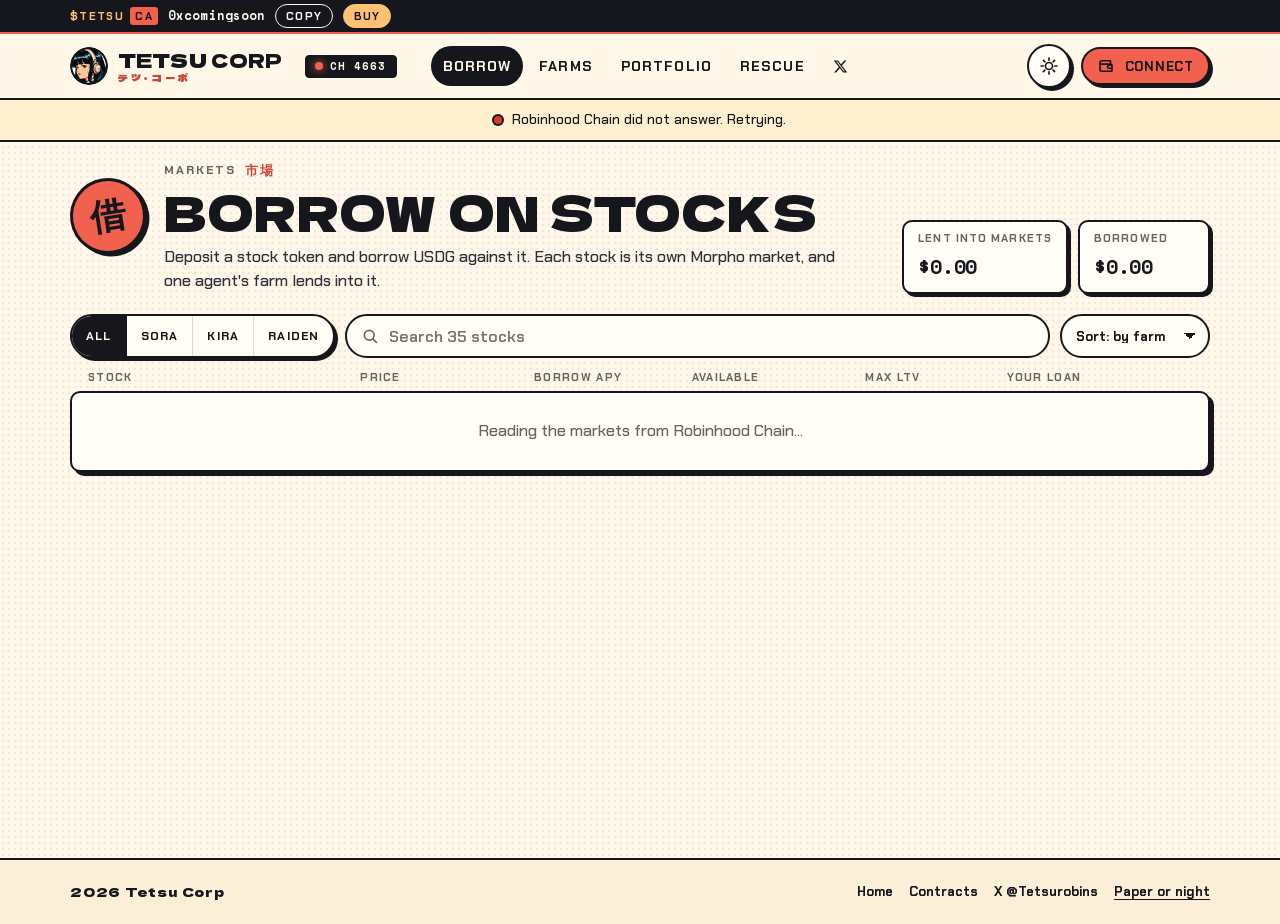
==== commit 51f00903: "sdfsdf" ====
--- a/app.html
+++ b/app.html
@@ -19,7 +19,7 @@
 <meta property="og:image:height" content="630">
 <meta property="og:image:alt" content="The three Tetsu Corp agents on a night stage: SORA-01, KIRA-02 and RAIDEN-03. Borrow on 35 stock tokens, farm with three agents.">
 <meta name="twitter:card" content="summary_large_image">
-<meta name="twitter:site" content="@tetsucorp">
+<meta name="twitter:site" content="@Tetsurobins">
 <meta name="twitter:title" content="Tetsu Corp app: borrow on stocks, farm with agents">
 <meta name="twitter:description" content="Borrow USDG against 35 Robinhood stock tokens, or lend USDG to a farm an on-chain agent runs. Connect a wallet on Robinhood Chain.">
 <meta name="twitter:image" content="https://tetsucorp.si/og-app.jpg">
@@ -60,7 +60,7 @@
       <a href="#/farms" data-tab-link="farms">Farms</a>
       <a href="#/portfolio" data-tab-link="portfolio">Portfolio</a>
       <a href="#/liquidate" data-tab-link="liquidate">Rescue</a>
-      <a class="x-link" href="https://x.com/tetsucorp" rel="noopener" target="_blank"><svg viewBox="0 0 24 24" aria-hidden="true"><path fill="currentColor" d="M18.244 2.25h3.308l-7.227 8.26 8.502 11.24H16.17l-5.214-6.817L4.99 21.75H1.68l7.73-8.835L1.254 2.25H8.08l4.713 6.231zm-1.161 17.52h1.833L7.084 4.126H5.117z"/></svg><span class="sr">Tetsu Corp on X</span></a>
+      <a class="x-link" href="https://x.com/Tetsurobins" rel="noopener" target="_blank"><svg viewBox="0 0 24 24" aria-hidden="true"><path fill="currentColor" d="M18.244 2.25h3.308l-7.227 8.26 8.502 11.24H16.17l-5.214-6.817L4.99 21.75H1.68l7.73-8.835L1.254 2.25H8.08l4.713 6.231zm-1.161 17.52h1.833L7.084 4.126H5.117z"/></svg><span class="sr">Tetsu Corp on X</span></a>
     </nav>
     <div class="nav-act">
       <button class="icon-btn theme-btn" type="button" data-theme-toggle aria-label="Switch between paper and night city">
@@ -80,7 +80,7 @@
 <footer class="app-foot">
   <div class="wrap">
     <span class="app-foot-b">2026 Tetsu Corp</span>
-    <span class="app-foot-l"><a href="/">Home</a><a href="/contracts.json">Contracts</a><a href="https://x.com/tetsucorp" rel="noopener" target="_blank">X @tetsucorp</a><button class="theme-link" type="button" data-theme-toggle>Paper or night</button></span>
+    <span class="app-foot-l"><a href="/">Home</a><a href="/contracts.json">Contracts</a><a href="https://x.com/Tetsurobins" rel="noopener" target="_blank">X @Tetsurobins</a><button class="theme-link" type="button" data-theme-toggle>Paper or night</button></span>
   </div>
 </footer>
 
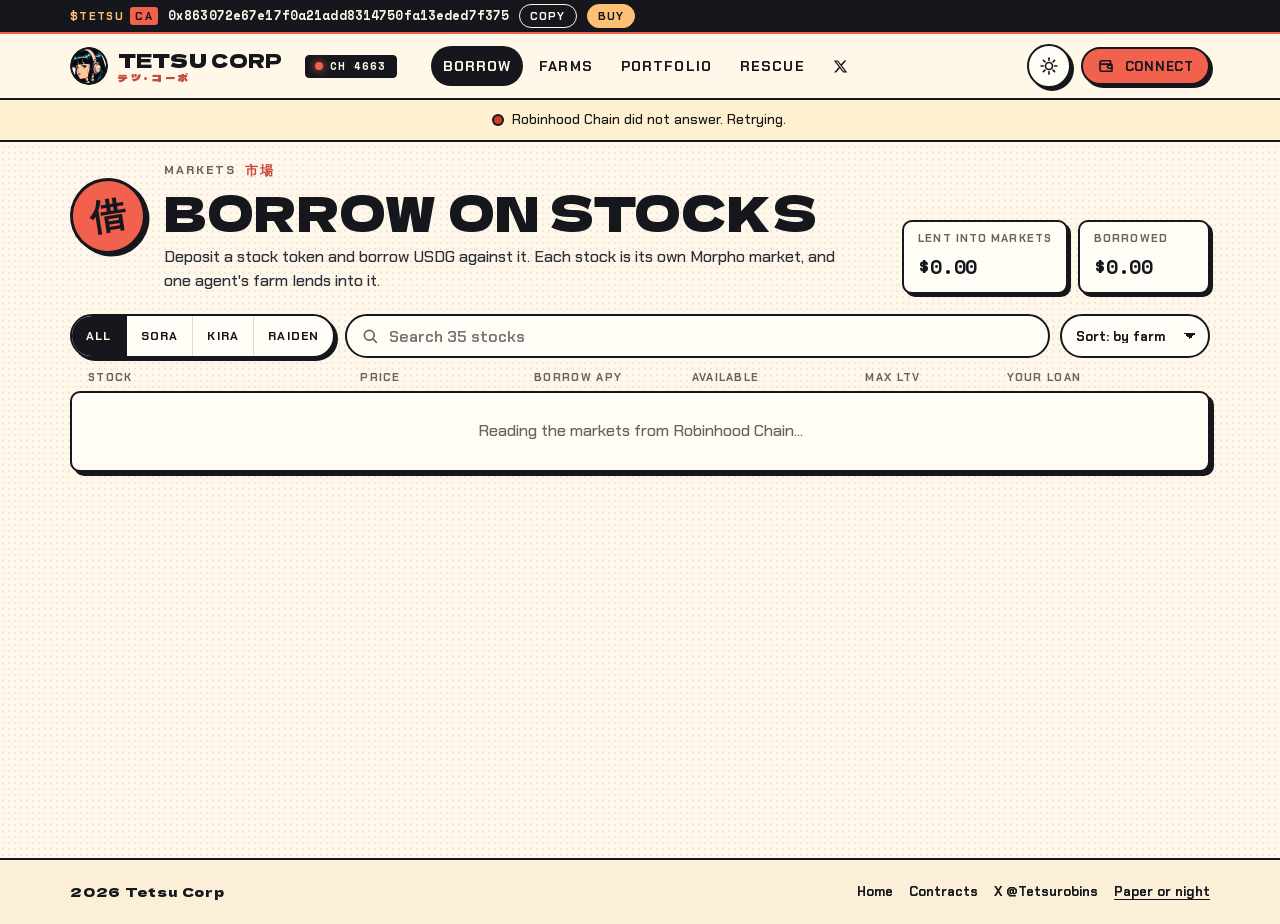
==== commit d57c6487: "sdfsdfs" ====
--- a/app.html
+++ b/app.html
@@ -44,9 +44,9 @@
   <div class="ca-bar">
     <div class="wrap ca-in">
       <span class="ca-tag">$TETSU <b>CA</b></span>
-      <button class="ca-addr" type="button" data-copy-ca translate="no" aria-label="Copy the $TETSU contract address 0xcomingsoon">0xcomingsoon</button>
+      <button class="ca-addr" type="button" data-copy-ca translate="no" aria-label="Copy the $TETSU contract address 0x863072e67e17f0a21add8314750fa13eded7f375">0x863072e67e17f0a21add8314750fa13eded7f375</button>
       <button class="ca-btn" type="button" data-copy-ca>Copy</button>
-      <a class="ca-btn ca-buy" href="https://ponsfamily.com/launchpad/0xcomingsoon" rel="noopener" target="_blank">Buy</a>
+      <a class="ca-btn ca-buy" href="https://ponsfamily.com/launchpad/0x863072e67e17f0a21add8314750fa13eded7f375" rel="noopener" target="_blank">Buy</a>
     </div>
   </div>
   <div class="wrap nav-in">
